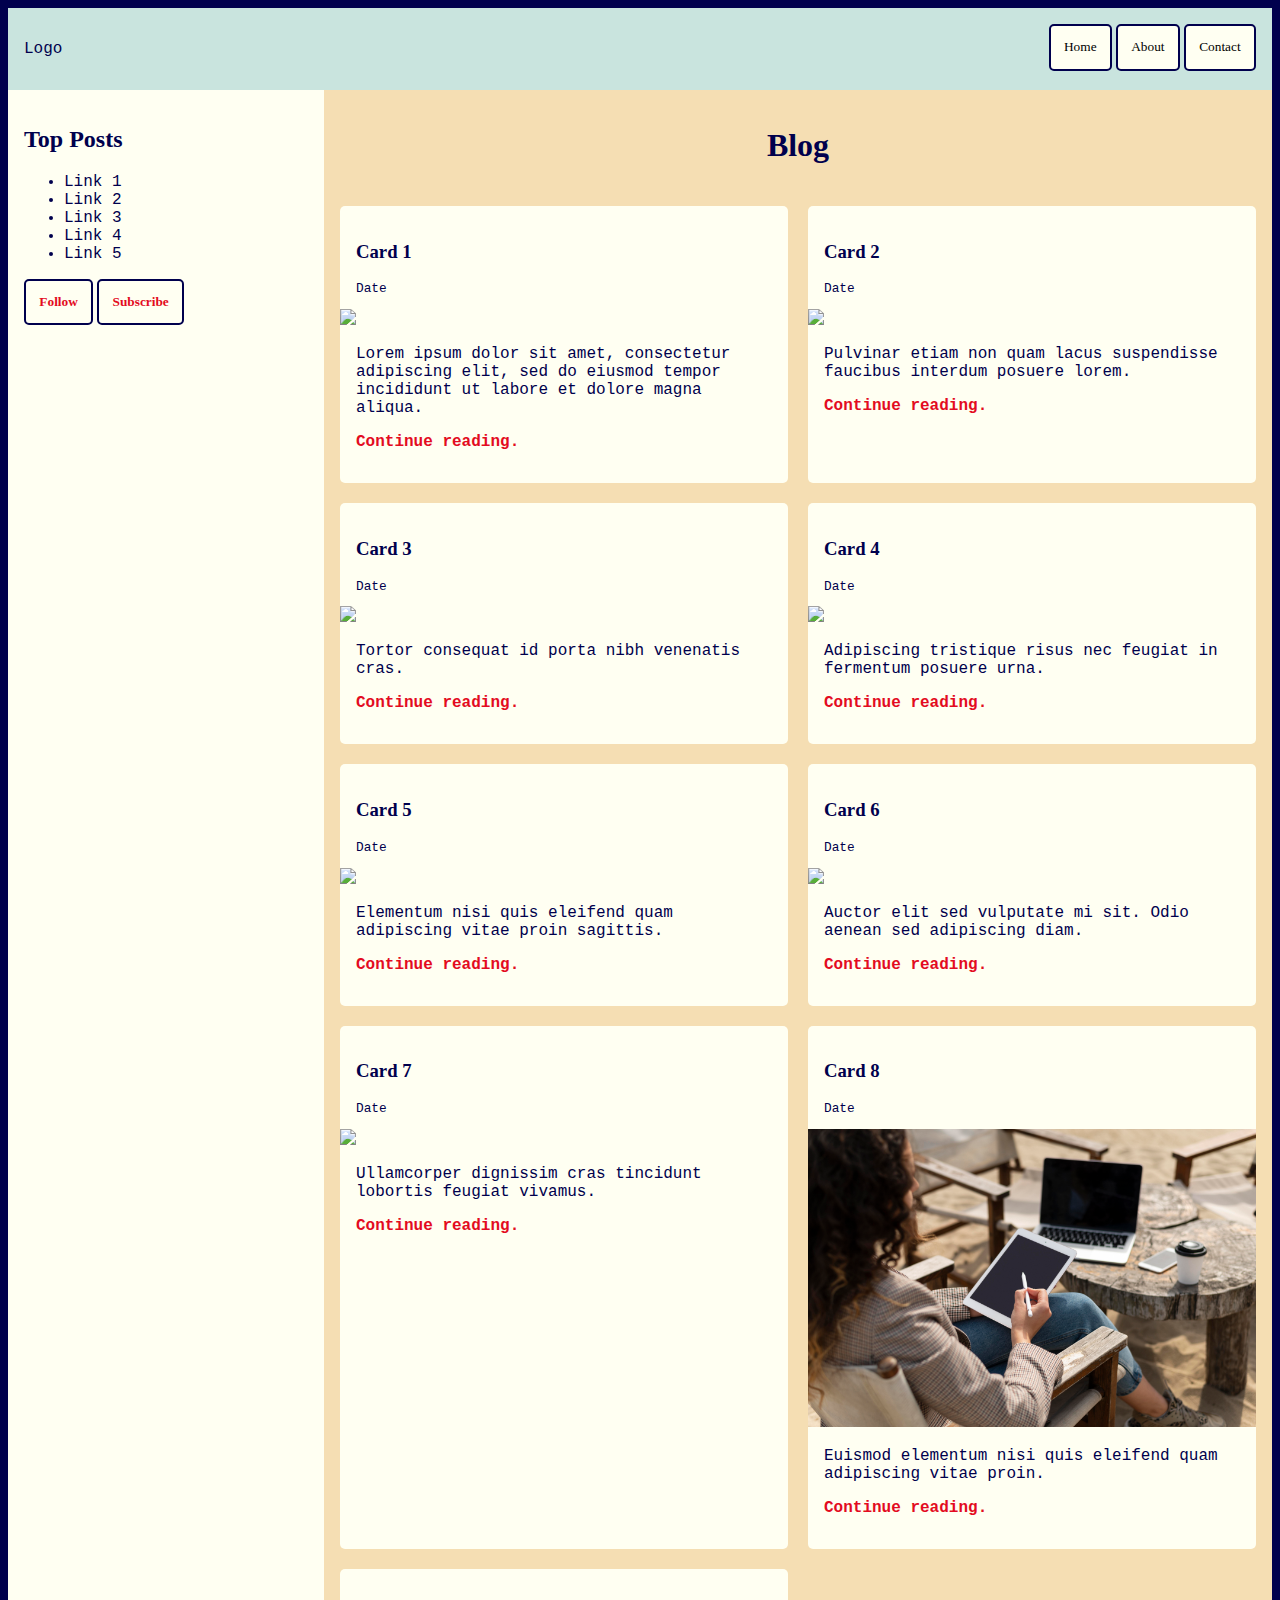
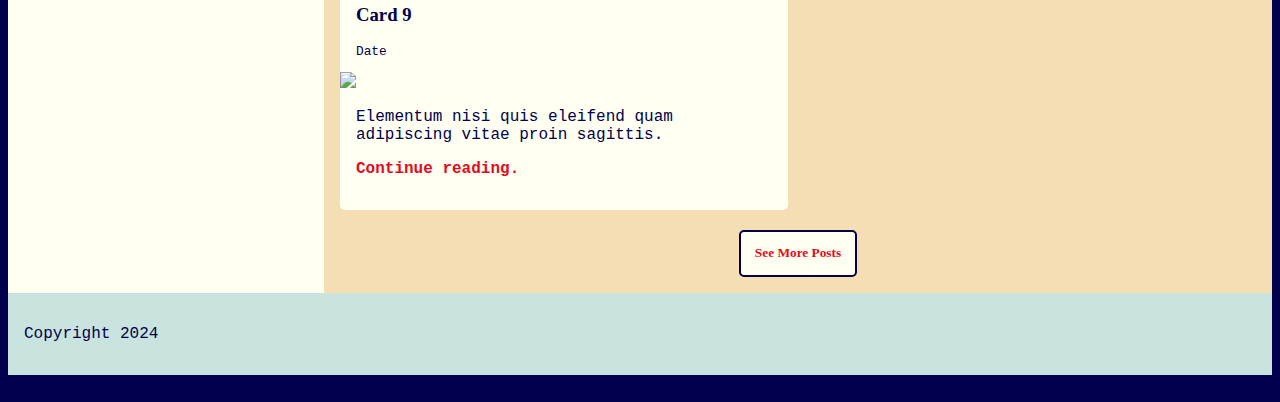
==== index.html @ a9cdadc7 "first commit" ====
<!DOCTYPE html>
<html lang="en">
  <head>
    <meta charset="UTF-8">
    <meta name="viewport" content="width=device-width, initial-scale=1.0">
    <meta http-equiv="X-UA-Compatible" content="ie=edge">
    <title>HTML 5 Boilerplate</title>
    <link rel="stylesheet" href="styles/blog-main.css">
  </head>
  <body>
    <div class="container">
    <header>
        <p>Logo</p>
        <nav>
            <button>Home</button>
            <button>About</button>
            <button>Contact</button>
        </nav>
    </header>
    <aside>
        <h2>Top Posts</h2>
        <ul>
            <li>Link 1</li>
            <li>Link 2</li>
            <li>Link 3</li>
            <li>Link 4</li>
            <li>Link 5</li>
        </ul>
        <button><a href="#">Follow</a></button>
        <button><a href="#">Subscribe</a></button>
    </aside>
    <main>
        <h1>Blog</h1>
        <div class="blog-card">
            <h3>Card 1</h3>
            <p class="date">Date</p>
            <figure>
                <img class="thumbnail" src="img\attractive-young-woman-smiling-talking-by-phone-looking-side-standing-hall-she-has-white-short-manicure-watches-her-wrist-wearing-stylish-pink-jacket.jpg" />
            </figure>
            <p>Lorem ipsum dolor sit amet, consectetur adipiscing elit, sed do eiusmod tempor incididunt ut labore et dolore magna aliqua. </p>
            <p><a href="#">Continue reading.</a></p>
        </div>
        <div class="blog-card">
            <h3>Card 2</h3>
            <p class="date">Date</p>
            <figure>
                <img class="thumbnail" src="img\beautiful-portrait-photo-young-guy-with-dyed-long-hair-snow-white-bright-smile.jpg" />
            </figure>
            <p>Pulvinar etiam non quam lacus suspendisse faucibus interdum posuere lorem.</p>
            <p><a href="#">Continue reading.</a></p>
        </div>
        <div class="blog-card">
            <h3>Card 3</h3>
            <p class="date">Date</p>
            <figure>
                <img class="thumbnail" src="img\front-view-smiley-woman-with-fireworks.jpg" />
            </figure>
            <p>Tortor consequat id porta nibh venenatis cras.</p>
            <p><a href="#">Continue reading.</a></p>
        </div>
        <div class="blog-card">
            <h3>Card 4</h3>
            <p class="date">Date</p>
            <figure>
                <img class="thumbnail" src="img\portrait-happy-young-woman.jpg" />
            </figure>
            <p>Adipiscing tristique risus nec feugiat in fermentum posuere urna.</p>
            <p><a href="#">Continue reading.</a></p>
        </div>
        <div class="blog-card">
            <h3>Card 5</h3>
            <p class="date">Date</p>
            <figure>
                <img class="thumbnail" src="img\portrait-young-smiling-girl-with-ginger-hair-waving-hand.jpg" />
            </figure>
            <p>Elementum nisi quis eleifend quam adipiscing vitae proin sagittis.</p>
            <p><a href="#">Continue reading.</a></p>
        </div>
        <div class="blog-card">
            <h3>Card 6</h3>
            <p class="date">Date</p>
            <figure>
                <img class="thumbnail" src="img\two-girls-spending-time-city.jpg" />
            </figure>
            <p>Auctor elit sed vulputate mi sit. Odio aenean sed adipiscing diam.</p>
            <p><a href="#">Continue reading.</a></p>
        </div>
        <div class="blog-card">
            <h3>Card 7</h3>
            <p class="date">Date</p>
            <figure>
                <img class="thumbnail" src="img\young-beautiful-woman-traveling-europe.jpg" />
            </figure>
            <p>Ullamcorper dignissim cras tincidunt lobortis feugiat vivamus.</p>
            <p><a href="#">Continue reading.</a></p>
        </div>
        <div class="blog-card">
            <h3>Card 8</h3>
            <p class="date">Date</p>
            <figure>
                <img class="thumbnail" src="img\close-up-woman-holding-tablet.jpg" />
            </figure>
            <p>Euismod elementum nisi quis eleifend quam adipiscing vitae proin.</p>
            <p><a href="#">Continue reading.</a></p>
        </div>
        <div class="blog-card">
            <h3>Card 9</h3>
            <p class="date">Date</p>
            <figure>
                <img class="thumbnail" src="img\high-angle-illustrator-drawing-ipad.jpg" />
            </figure>
            <p>Elementum nisi quis eleifend quam adipiscing vitae proin sagittis.</p>
            <p><a href="#">Continue reading.</a></p>
        </div>
        <div class="read-more">
            <button><a href="#">See More Posts</a></button>
        </div>
    </main>
    <footer><p>Copyright 2024</p></footer>
</div>
	<script src="index.js"></script>
  </body>
</html>
---- styles/blog-main.css ----
body {
    background-color: #00004d;
    color: #00004d;
    font-family: Georgia, serif;
}

.container {
    display: grid;
    grid-template-columns: 3fr 9fr;
    grid-template-areas: 
        "header header"
        "sidebar main"
        "footer footer";
   

    @media screen and (max-width: 1100px) {
        grid-template-columns: 4fr 8fr;
        grid-template-areas: 
        "header header"
        "sidebar main"
        "footer footer";
    }

    @media screen and (max-width: 600px) {
        grid-template-columns: 1fr;
        grid-template-areas:
            "header"
            "sidebar"
            "main"
            "footer";
    }
}

header, aside, main, footer {
    padding: 1em;
}

header {
    grid-area: header;
    background-color: #c9e4de;
    display: flex;
    justify-content: space-between;
  
  }

  aside {
    grid-area: sidebar;
    background-color: #fffff2;
    min-width: 200px;
  }

  main {
    grid-area: main;
    background-color: wheat;
    display: grid;
    grid-template-columns: 1fr 1fr 1fr;
    grid-template-areas:
        "h1 h1 h1"
        "post1 post2 post3"
        "post4 post5 post6"
        "post7 post8 post9"
        "button button button";
    gap: 20px;

    @media screen and (max-width: 1300px) {
        grid-template-columns: 1fr 1fr;
        grid-template-areas:
            "h1 h1"
            "post1 post2"
            "post3 post4"
            "post5 post6"
            "post7 post8"
            "post9 post9"
            "button button";
    }

    @media screen and (max-width: 950px) {
        grid-template-columns: 1fr;              
        grid-template-areas:
            "h1"
            "post1"
            "post2"
            "post3" 
            "post4"
            "post5" 
            "post6"
            "post7"
            "post8"
            "post9"
            "button";
    }
  }

  h1 {
    grid-area: h1;
    text-align: center;
  
  }

  .blog-card {
    background-color: #fffff2;
    min-width: 300px;
    padding: 1em;
    border-radius: 5px;

    @media screen and (max-width: 500px) {
        min-width: 250px;
        margin: 0;
    }

    @media screen and (max-width: 375px) {
        min-width: 225px;
    }
  }

  .read-more {
    margin: 0 auto;
    grid-area: button;
 
  }

  button {
    padding: 1em;
    font-family: Georgia, serif;
    background-color: #fffff2;
    border-radius: 5px;
    border: 2px solid #00004d;
  }

  footer {
    grid-area: footer;
    background-color: wheat;
    background-color: #c9e4de;
  }

  p, li {
    font-family: Andale Mono, monospace;
  }

  a {
    color:#e30b21;
    text-decoration: none;
    font-weight: bold;
  }

  a:hover {
    color: #00004d;
    border-bottom: 1.5px solid #00004d;
  }

  .date {
    font-size: 0.8em;
  }

  figure {
    margin: 0 -16px;
  }

  .thumbnail {
    width: 100%;
    height: auto;
    padding: 0;
  }
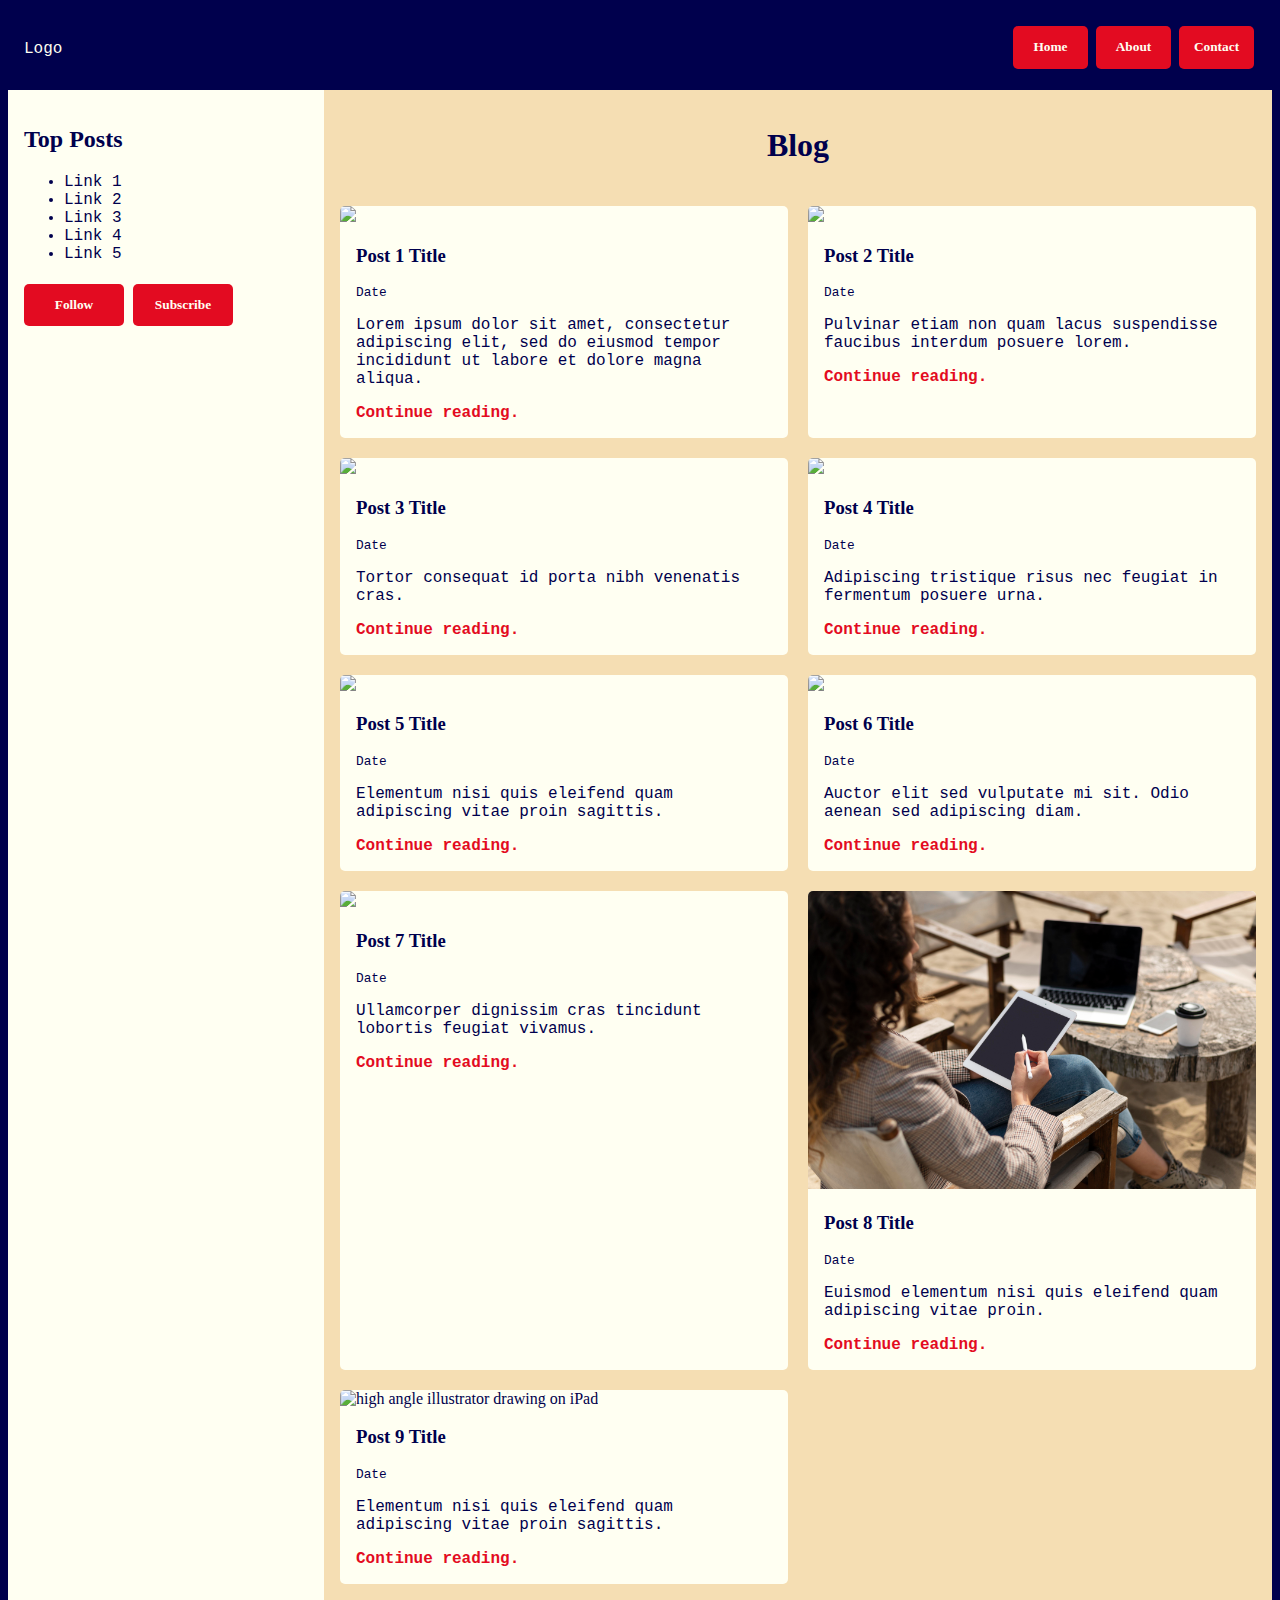
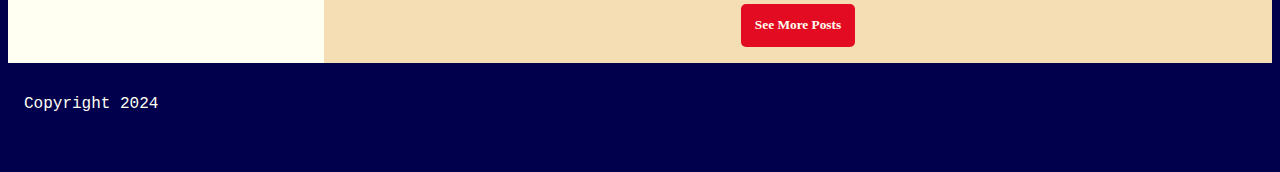
==== commit 0be1aa45: "separated out styles" ====
--- a/index.html
+++ b/index.html
@@ -6,15 +6,16 @@
     <meta http-equiv="X-UA-Compatible" content="ie=edge">
     <title>HTML 5 Boilerplate</title>
     <link rel="stylesheet" href="styles/blog-main.css">
+    <link rel="stylesheet" href="styles/global-styles.css">
   </head>
   <body>
     <div class="container">
     <header>
-        <p>Logo</p>
+        <p class="header-footer-text">Logo</p>
         <nav>
-            <button>Home</button>
-            <button>About</button>
-            <button>Contact</button>
+            <button><a href="#">Home</a></button>
+            <button><a href="#">About</a></button>
+            <button><a href="#">Contact</a></button>
         </nav>
     </header>
     <aside>
@@ -32,83 +33,86 @@
     <main>
         <h1>Blog</h1>
         <div class="blog-card">
-            <h3>Card 1</h3>
-            <p class="date">Date</p>
             <figure>
                 <img class="thumbnail" src="img\attractive-young-woman-smiling-talking-by-phone-looking-side-standing-hall-she-has-white-short-manicure-watches-her-wrist-wearing-stylish-pink-jacket.jpg" />
             </figure>
+            <h3>Post 1 Title</h3>
+            <p class="date">Date</p>
             <p>Lorem ipsum dolor sit amet, consectetur adipiscing elit, sed do eiusmod tempor incididunt ut labore et dolore magna aliqua. </p>
             <p><a href="#">Continue reading.</a></p>
         </div>
         <div class="blog-card">
-            <h3>Card 2</h3>
-            <p class="date">Date</p>
             <figure>
                 <img class="thumbnail" src="img\beautiful-portrait-photo-young-guy-with-dyed-long-hair-snow-white-bright-smile.jpg" />
             </figure>
+            <h3>Post 2 Title</h3>
+            <p class="date">Date</p>
             <p>Pulvinar etiam non quam lacus suspendisse faucibus interdum posuere lorem.</p>
             <p><a href="#">Continue reading.</a></p>
         </div>
         <div class="blog-card">
-            <h3>Card 3</h3>
-            <p class="date">Date</p>
             <figure>
                 <img class="thumbnail" src="img\front-view-smiley-woman-with-fireworks.jpg" />
             </figure>
+            <h3>Post 3 Title</h3>
+            <p class="date">Date</p>
             <p>Tortor consequat id porta nibh venenatis cras.</p>
             <p><a href="#">Continue reading.</a></p>
         </div>
         <div class="blog-card">
-            <h3>Card 4</h3>
-            <p class="date">Date</p>
             <figure>
                 <img class="thumbnail" src="img\portrait-happy-young-woman.jpg" />
             </figure>
+            <h3>Post 4 Title</h3>
+            <p class="date">Date</p>
             <p>Adipiscing tristique risus nec feugiat in fermentum posuere urna.</p>
             <p><a href="#">Continue reading.</a></p>
         </div>
         <div class="blog-card">
-            <h3>Card 5</h3>
-            <p class="date">Date</p>
             <figure>
                 <img class="thumbnail" src="img\portrait-young-smiling-girl-with-ginger-hair-waving-hand.jpg" />
             </figure>
+            <h3>Post 5 Title</h3>
+            <p class="date">Date</p>
             <p>Elementum nisi quis eleifend quam adipiscing vitae proin sagittis.</p>
             <p><a href="#">Continue reading.</a></p>
         </div>
         <div class="blog-card">
-            <h3>Card 6</h3>
-            <p class="date">Date</p>
             <figure>
                 <img class="thumbnail" src="img\two-girls-spending-time-city.jpg" />
             </figure>
+            <h3>Post 6 Title</h3>
+            <p class="date">Date</p>
             <p>Auctor elit sed vulputate mi sit. Odio aenean sed adipiscing diam.</p>
             <p><a href="#">Continue reading.</a></p>
         </div>
         <div class="blog-card">
-            <h3>Card 7</h3>
-            <p class="date">Date</p>
             <figure>
                 <img class="thumbnail" src="img\young-beautiful-woman-traveling-europe.jpg" />
             </figure>
+            <h3>Post 7 Title</h3>
+            <p class="date">Date</p>
             <p>Ullamcorper dignissim cras tincidunt lobortis feugiat vivamus.</p>
             <p><a href="#">Continue reading.</a></p>
         </div>
         <div class="blog-card">
-            <h3>Card 8</h3>
-            <p class="date">Date</p>
             <figure>
                 <img class="thumbnail" src="img\close-up-woman-holding-tablet.jpg" />
             </figure>
+            <h3>Post 8 Title</h3>
+            <p class="date">Date</p>
             <p>Euismod elementum nisi quis eleifend quam adipiscing vitae proin.</p>
             <p><a href="#">Continue reading.</a></p>
         </div>
         <div class="blog-card">
-            <h3>Card 9</h3>
+            <figure>
+                <img 
+                    class="thumbnail" src="img\high-angle-illustrator-drawing-ipad.jpg" 
+                    alt="high angle illustrator drawing on iPad"
+                />
+            </figure>
+            <h3>Post 9 Title</h3>
             <p class="date">Date</p>
-            <figure>
-                <img class="thumbnail" src="img\high-angle-illustrator-drawing-ipad.jpg" />
-            </figure>
             <p>Elementum nisi quis eleifend quam adipiscing vitae proin sagittis.</p>
             <p><a href="#">Continue reading.</a></p>
         </div>
@@ -116,7 +120,7 @@
             <button><a href="#">See More Posts</a></button>
         </div>
     </main>
-    <footer><p>Copyright 2024</p></footer>
+    <footer><p class="header-footer-text">Copyright 2024</p></footer>
 </div>
 	<script src="index.js"></script>
   </body>
--- a/styles/blog-main.css
+++ b/styles/blog-main.css
@@ -1,163 +1,119 @@
-body {
-    background-color: #00004d;
-    color: #00004d;
-    font-family: Georgia, serif;
+main {
+  grid-area: main;
+  background-color: wheat;
+  display: grid;
+  grid-template-columns: 1fr 1fr 1fr;
+  grid-template-areas:
+      "h1 h1 h1"
+      "post1 post2 post3"
+      "post4 post5 post6"
+      "post7 post8 post9"
+      "button button button";
+  gap: 20px;
+
+  @media screen and (max-width: 1300px) {
+      grid-template-columns: 1fr 1fr;
+      grid-template-areas:
+          "h1 h1"
+          "post1 post2"
+          "post3 post4"
+          "post5 post6"
+          "post7 post8"
+          "post9 post9"
+          "button button";
+  }
+
+  @media screen and (max-width: 950px) {
+      grid-template-columns: 1fr;              
+      grid-template-areas:
+          "h1"
+          "post1"
+          "post2"
+          "post3" 
+          "post4"
+          "post5" 
+          "post6"
+          "post7"
+          "post8"
+          "post9"
+          "button";
+  }
 }
 
-.container {
-    display: grid;
-    grid-template-columns: 3fr 9fr;
-    grid-template-areas: 
-        "header header"
-        "sidebar main"
-        "footer footer";
-   
+h1 {
+  grid-area: h1;
+  text-align: center;
 
-    @media screen and (max-width: 1100px) {
-        grid-template-columns: 4fr 8fr;
-        grid-template-areas: 
-        "header header"
-        "sidebar main"
-        "footer footer";
-    }
-
-    @media screen and (max-width: 600px) {
-        grid-template-columns: 1fr;
-        grid-template-areas:
-            "header"
-            "sidebar"
-            "main"
-            "footer";
-    }
 }
 
-header, aside, main, footer {
-    padding: 1em;
+.blog-card {
+  background-color: #fffff2;
+  min-width: 300px;
+  padding: 0 1em;
+  border-radius: 5px;
+
+  @media screen and (max-width: 500px) {
+      min-width: 250px;
+      margin: 0;
+  }
+
+  @media screen and (max-width: 375px) {
+      min-width: 225px;
+  }
 }
 
-header {
-    grid-area: header;
-    background-color: #c9e4de;
-    display: flex;
-    justify-content: space-between;
-  
-  }
+img {
+  border-top-left-radius: 5px;
+  border-top-right-radius: 5px;
+}
 
-  aside {
-    grid-area: sidebar;
-    background-color: #fffff2;
-    min-width: 200px;
-  }
+.read-more {
+  margin: 0 auto;
+  grid-area: button;
 
-  main {
-    grid-area: main;
-    background-color: wheat;
-    display: grid;
-    grid-template-columns: 1fr 1fr 1fr;
-    grid-template-areas:
-        "h1 h1 h1"
-        "post1 post2 post3"
-        "post4 post5 post6"
-        "post7 post8 post9"
-        "button button button";
-    gap: 20px;
+}
 
-    @media screen and (max-width: 1300px) {
-        grid-template-columns: 1fr 1fr;
-        grid-template-areas:
-            "h1 h1"
-            "post1 post2"
-            "post3 post4"
-            "post5 post6"
-            "post7 post8"
-            "post9 post9"
-            "button button";
-    }
+button {
+  padding: 1em;
+  font-family: Georgia, serif;
+  background-color: #e30b21;
+  border-radius: 5px;
+  border: none;
+}
 
-    @media screen and (max-width: 950px) {
-        grid-template-columns: 1fr;              
-        grid-template-areas:
-            "h1"
-            "post1"
-            "post2"
-            "post3" 
-            "post4"
-            "post5" 
-            "post6"
-            "post7"
-            "post8"
-            "post9"
-            "button";
-    }
-  }
+p, li {
+  font-family: Andale Mono, monospace;
+}
 
-  h1 {
-    grid-area: h1;
-    text-align: center;
-  
-  }
+a {
+  color:#e30b21;
+  text-decoration: none;
+  font-weight: bold;
+}
 
-  .blog-card {
-    background-color: #fffff2;
-    min-width: 300px;
-    padding: 1em;
-    border-radius: 5px;
+a:hover {
+  border-bottom: 1.5px solid #e30b21;
+}
 
-    @media screen and (max-width: 500px) {
-        min-width: 250px;
-        margin: 0;
-    }
+button a {
+  color: #fffff2;
+}
 
-    @media screen and (max-width: 375px) {
-        min-width: 225px;
-    }
-  }
+button a:hover {
+  color:#fffff2;
+  border-bottom: 1.5px solid #fffff2;
+}
 
-  .read-more {
-    margin: 0 auto;
-    grid-area: button;
- 
-  }
+.date {
+  font-size: 0.8em;
+}
 
-  button {
-    padding: 1em;
-    font-family: Georgia, serif;
-    background-color: #fffff2;
-    border-radius: 5px;
-    border: 2px solid #00004d;
-  }
+figure {
+  margin: 0 -16px;
+}
 
-  footer {
-    grid-area: footer;
-    background-color: wheat;
-    background-color: #c9e4de;
-  }
-
-  p, li {
-    font-family: Andale Mono, monospace;
-  }
-
-  a {
-    color:#e30b21;
-    text-decoration: none;
-    font-weight: bold;
-  }
-
-  a:hover {
-    color: #00004d;
-    border-bottom: 1.5px solid #00004d;
-  }
-
-  .date {
-    font-size: 0.8em;
-  }
-
-  figure {
-    margin: 0 -16px;
-  }
-
-  .thumbnail {
-    width: 100%;
-    height: auto;
-    padding: 0;
-  }+.thumbnail {
+  width: 100%;
+  height: auto;
+  padding: 0;
+}--- a/styles/global-styles.css
+++ b/styles/global-styles.css
@@ -0,0 +1,73 @@
+body {
+    background-color: #00004d;
+    color: #00004d;
+    font-family: Georgia, serif;
+}
+
+.container {
+    display: grid;
+    grid-template-columns: 3fr 9fr;
+    grid-template-areas: 
+        "header header"
+        "sidebar main"
+        "footer footer";
+
+    @media screen and (max-width: 1100px) {
+        grid-template-columns: 4fr 8fr;
+        grid-template-areas: 
+        "header header"
+        "sidebar main"
+        "footer footer";
+    }
+
+    @media screen and (max-width: 600px) {
+        grid-template-columns: 1fr;
+        grid-template-areas:
+            "header"
+            "sidebar"
+            "main"
+            "footer";
+    }
+}
+
+header, aside, main, footer {
+    padding: 1em;
+}
+
+.header-footer-text {
+    color: #fffff2;
+    }
+
+header {
+    grid-area: header;
+    background-color: #c9e4de;
+    display: flex;
+    justify-content: space-between;
+    background-color: #00004d;
+
+    @media screen and (max-width: 350px) {
+        padding: 0;
+    }
+}
+
+nav button {
+    width: 75px;
+    margin: 2px;
+}
+
+aside {
+    grid-area: sidebar;
+    background-color: #fffff2;
+    min-width: 200px;
+}
+
+aside button {
+    width: 100px;
+    margin-top: 5px;
+    margin-right: 5px;
+}
+
+footer {
+    grid-area: footer;
+    background-color: #00004d;
+}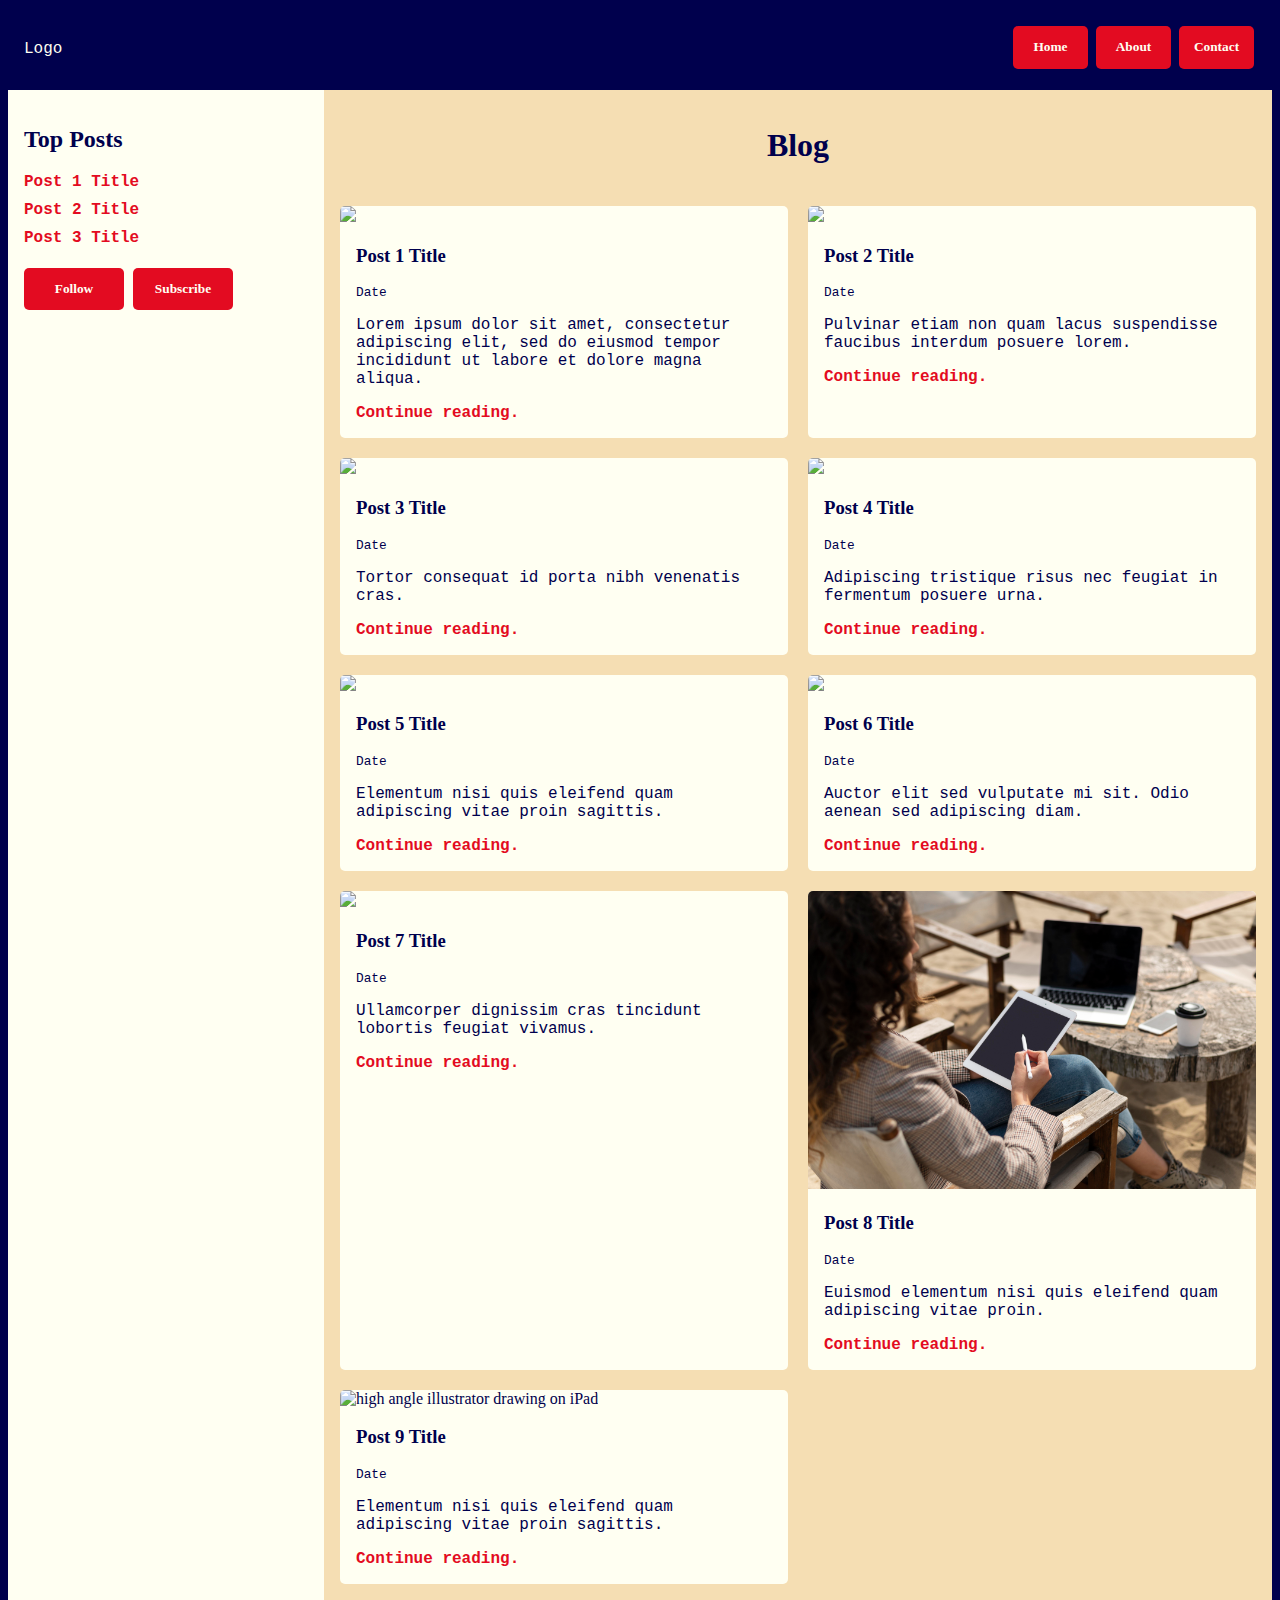
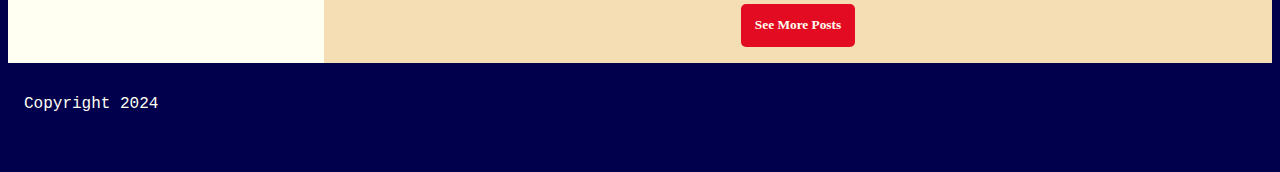
==== commit 2f36044f: "added more styles and pages" ====
--- a/index.html
+++ b/index.html
@@ -7,121 +7,120 @@
     <title>HTML 5 Boilerplate</title>
     <link rel="stylesheet" href="styles/blog-main.css">
     <link rel="stylesheet" href="styles/global-styles.css">
+    
   </head>
   <body>
     <div class="container">
-    <header>
-        <p class="header-footer-text">Logo</p>
-        <nav>
-            <button><a href="#">Home</a></button>
-            <button><a href="#">About</a></button>
-            <button><a href="#">Contact</a></button>
-        </nav>
-    </header>
-    <aside>
-        <h2>Top Posts</h2>
-        <ul>
-            <li>Link 1</li>
-            <li>Link 2</li>
-            <li>Link 3</li>
-            <li>Link 4</li>
-            <li>Link 5</li>
-        </ul>
-        <button><a href="#">Follow</a></button>
-        <button><a href="#">Subscribe</a></button>
-    </aside>
-    <main>
-        <h1>Blog</h1>
-        <div class="blog-card">
-            <figure>
-                <img class="thumbnail" src="img\attractive-young-woman-smiling-talking-by-phone-looking-side-standing-hall-she-has-white-short-manicure-watches-her-wrist-wearing-stylish-pink-jacket.jpg" />
-            </figure>
-            <h3>Post 1 Title</h3>
-            <p class="date">Date</p>
-            <p>Lorem ipsum dolor sit amet, consectetur adipiscing elit, sed do eiusmod tempor incididunt ut labore et dolore magna aliqua. </p>
-            <p><a href="#">Continue reading.</a></p>
-        </div>
-        <div class="blog-card">
-            <figure>
-                <img class="thumbnail" src="img\beautiful-portrait-photo-young-guy-with-dyed-long-hair-snow-white-bright-smile.jpg" />
-            </figure>
-            <h3>Post 2 Title</h3>
-            <p class="date">Date</p>
-            <p>Pulvinar etiam non quam lacus suspendisse faucibus interdum posuere lorem.</p>
-            <p><a href="#">Continue reading.</a></p>
-        </div>
-        <div class="blog-card">
-            <figure>
-                <img class="thumbnail" src="img\front-view-smiley-woman-with-fireworks.jpg" />
-            </figure>
-            <h3>Post 3 Title</h3>
-            <p class="date">Date</p>
-            <p>Tortor consequat id porta nibh venenatis cras.</p>
-            <p><a href="#">Continue reading.</a></p>
-        </div>
-        <div class="blog-card">
-            <figure>
-                <img class="thumbnail" src="img\portrait-happy-young-woman.jpg" />
-            </figure>
-            <h3>Post 4 Title</h3>
-            <p class="date">Date</p>
-            <p>Adipiscing tristique risus nec feugiat in fermentum posuere urna.</p>
-            <p><a href="#">Continue reading.</a></p>
-        </div>
-        <div class="blog-card">
-            <figure>
-                <img class="thumbnail" src="img\portrait-young-smiling-girl-with-ginger-hair-waving-hand.jpg" />
-            </figure>
-            <h3>Post 5 Title</h3>
-            <p class="date">Date</p>
-            <p>Elementum nisi quis eleifend quam adipiscing vitae proin sagittis.</p>
-            <p><a href="#">Continue reading.</a></p>
-        </div>
-        <div class="blog-card">
-            <figure>
-                <img class="thumbnail" src="img\two-girls-spending-time-city.jpg" />
-            </figure>
-            <h3>Post 6 Title</h3>
-            <p class="date">Date</p>
-            <p>Auctor elit sed vulputate mi sit. Odio aenean sed adipiscing diam.</p>
-            <p><a href="#">Continue reading.</a></p>
-        </div>
-        <div class="blog-card">
-            <figure>
-                <img class="thumbnail" src="img\young-beautiful-woman-traveling-europe.jpg" />
-            </figure>
-            <h3>Post 7 Title</h3>
-            <p class="date">Date</p>
-            <p>Ullamcorper dignissim cras tincidunt lobortis feugiat vivamus.</p>
-            <p><a href="#">Continue reading.</a></p>
-        </div>
-        <div class="blog-card">
-            <figure>
-                <img class="thumbnail" src="img\close-up-woman-holding-tablet.jpg" />
-            </figure>
-            <h3>Post 8 Title</h3>
-            <p class="date">Date</p>
-            <p>Euismod elementum nisi quis eleifend quam adipiscing vitae proin.</p>
-            <p><a href="#">Continue reading.</a></p>
-        </div>
-        <div class="blog-card">
-            <figure>
-                <img 
-                    class="thumbnail" src="img\high-angle-illustrator-drawing-ipad.jpg" 
-                    alt="high angle illustrator drawing on iPad"
-                />
-            </figure>
-            <h3>Post 9 Title</h3>
-            <p class="date">Date</p>
-            <p>Elementum nisi quis eleifend quam adipiscing vitae proin sagittis.</p>
-            <p><a href="#">Continue reading.</a></p>
-        </div>
-        <div class="read-more">
-            <button><a href="#">See More Posts</a></button>
-        </div>
-    </main>
+        <header-component></header-component>
+        <header>
+            <p class="header-footer-text">Logo</p>
+            <nav>
+                <button><a href="/index.html">Home</a></button>
+                <button><a href="/about.html">About</a></button>
+                <button><a href="/contact.html">Contact</a></button>
+            </nav>
+        </header>
+        <aside>
+            <h2>Top Posts</h2>
+            <ul>
+                <li><a href="/post-1.html">Post 1 Title</a></li>
+                <li><a href="/post-2.html">Post 2 Title</a></li>
+                <li><a href="/post-3.html">Post 3 Title</a></li>
+            </ul>
+            <button><a href="#">Follow</a></button>
+            <button><a href="#">Subscribe</a></button>
+        </aside>
+        <main>
+            <h1>Blog</h1>
+            <div class="blog-card">
+                <figure>
+                    <img class="thumbnail" src="img\attractive-young-woman-smiling-talking-by-phone-looking-side-standing-hall-she-has-white-short-manicure-watches-her-wrist-wearing-stylish-pink-jacket.jpg" />
+                </figure>
+                <h3>Post 1 Title</h3>
+                <p class="date">Date</p>
+                <p>Lorem ipsum dolor sit amet, consectetur adipiscing elit, sed do eiusmod tempor incididunt ut labore et dolore magna aliqua. </p>
+                <p><a href="/post-1.html">Continue reading.</a></p>
+            </div>
+            <div class="blog-card">
+                <figure>
+                    <img class="thumbnail" src="img\beautiful-portrait-photo-young-guy-with-dyed-long-hair-snow-white-bright-smile.jpg" />
+                </figure>
+                <h3>Post 2 Title</h3>
+                <p class="date">Date</p>
+                <p>Pulvinar etiam non quam lacus suspendisse faucibus interdum posuere lorem.</p>
+                <p><a href="#">Continue reading.</a></p>
+            </div>
+            <div class="blog-card">
+                <figure>
+                    <img class="thumbnail" src="img\front-view-smiley-woman-with-fireworks.jpg" />
+                </figure>
+                <h3>Post 3 Title</h3>
+                <p class="date">Date</p>
+                <p>Tortor consequat id porta nibh venenatis cras.</p>
+                <p><a href="#">Continue reading.</a></p>
+            </div>
+            <div class="blog-card">
+                <figure>
+                    <img class="thumbnail" src="img\portrait-happy-young-woman.jpg" />
+                </figure>
+                <h3>Post 4 Title</h3>
+                <p class="date">Date</p>
+                <p>Adipiscing tristique risus nec feugiat in fermentum posuere urna.</p>
+                <p><a href="#">Continue reading.</a></p>
+            </div>
+            <div class="blog-card">
+                <figure>
+                    <img class="thumbnail" src="img\portrait-young-smiling-girl-with-ginger-hair-waving-hand.jpg" />
+                </figure>
+                <h3>Post 5 Title</h3>
+                <p class="date">Date</p>
+                <p>Elementum nisi quis eleifend quam adipiscing vitae proin sagittis.</p>
+                <p><a href="#">Continue reading.</a></p>
+            </div>
+            <div class="blog-card">
+                <figure>
+                    <img class="thumbnail" src="img\two-girls-spending-time-city.jpg" />
+                </figure>
+                <h3>Post 6 Title</h3>
+                <p class="date">Date</p>
+                <p>Auctor elit sed vulputate mi sit. Odio aenean sed adipiscing diam.</p>
+                <p><a href="#">Continue reading.</a></p>
+            </div>
+            <div class="blog-card">
+                <figure>
+                    <img class="thumbnail" src="img\young-beautiful-woman-traveling-europe.jpg" />
+                </figure>
+                <h3>Post 7 Title</h3>
+                <p class="date">Date</p>
+                <p>Ullamcorper dignissim cras tincidunt lobortis feugiat vivamus.</p>
+                <p><a href="#">Continue reading.</a></p>
+            </div>
+            <div class="blog-card">
+                <figure>
+                    <img class="thumbnail" src="img\close-up-woman-holding-tablet.jpg" />
+                </figure>
+                <h3>Post 8 Title</h3>
+                <p class="date">Date</p>
+                <p>Euismod elementum nisi quis eleifend quam adipiscing vitae proin.</p>
+                <p><a href="#">Continue reading.</a></p>
+            </div>
+            <div class="blog-card">
+                <figure>
+                    <img 
+                        class="thumbnail" src="img\high-angle-illustrator-drawing-ipad.jpg" 
+                        alt="high angle illustrator drawing on iPad"
+                    />
+                </figure>
+                <h3>Post 9 Title</h3>
+                <p class="date">Date</p>
+                <p>Elementum nisi quis eleifend quam adipiscing vitae proin sagittis.</p>
+                <p><a href="#">Continue reading.</a></p>
+            </div>
+            <div class="read-more">
+                <button><a href="#">See More Posts</a></button>
+            </div>
+        </main>
     <footer><p class="header-footer-text">Copyright 2024</p></footer>
 </div>
-	<script src="index.js"></script>
   </body>
 </html>--- a/styles/blog-main.css
+++ b/styles/blog-main.css
@@ -43,7 +43,6 @@
 h1 {
   grid-area: h1;
   text-align: center;
-
 }
 
 .blog-card {
@@ -73,36 +72,7 @@
 
 }
 
-button {
-  padding: 1em;
-  font-family: Georgia, serif;
-  background-color: #e30b21;
-  border-radius: 5px;
-  border: none;
-}
 
-p, li {
-  font-family: Andale Mono, monospace;
-}
-
-a {
-  color:#e30b21;
-  text-decoration: none;
-  font-weight: bold;
-}
-
-a:hover {
-  border-bottom: 1.5px solid #e30b21;
-}
-
-button a {
-  color: #fffff2;
-}
-
-button a:hover {
-  color:#fffff2;
-  border-bottom: 1.5px solid #fffff2;
-}
 
 .date {
   font-size: 0.8em;
--- a/styles/global-styles.css
+++ b/styles/global-styles.css
@@ -61,13 +61,53 @@
     min-width: 200px;
 }
 
+aside ul {
+    list-style-type: none;
+    padding-left: 0;
+}
+
+aside ul li {
+    margin-top: 10px;
+}
+
 aside button {
     width: 100px;
     margin-top: 5px;
     margin-right: 5px;
 }
 
-footer {
+button {
+    padding: 1em;
+    font-family: Georgia, serif;
+    background-color: #e30b21;
+    border-radius: 5px;
+    border: none;
+  }
+  
+  p, li {
+    font-family: Andale Mono, monospace;
+  }
+  
+  a {
+    color:#e30b21;
+    text-decoration: none;
+    font-weight: bold;
+  }
+  
+  a:hover {
+    border-bottom: 1.5px solid #e30b21;
+  }
+  
+  button a {
+    color: #fffff2;
+  }
+  
+  button a:hover {
+    color:#fffff2;
+    border-bottom: 1.5px solid #fffff2;
+  }
+
+  footer {
     grid-area: footer;
     background-color: #00004d;
 }